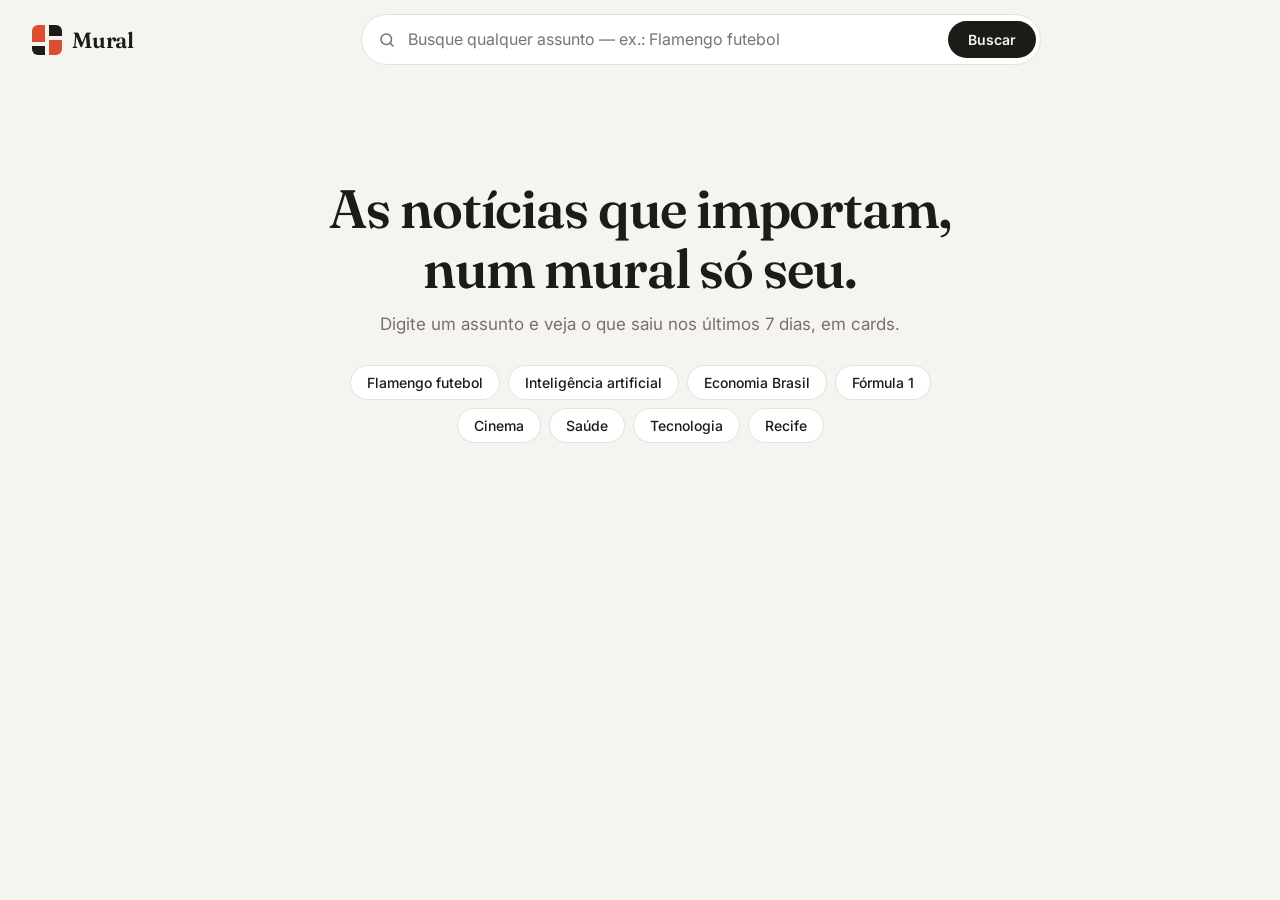
==== docs/index.html @ 517d2ce0 "Prepara o Mural para o GitHub Pages com busca num Cloudflare Worker O site vai para docs/ (servido p" ====
<!doctype html>
<html lang="pt-BR">
<head>
  <meta charset="utf-8">
  <meta name="viewport" content="width=device-width, initial-scale=1">
  <title>Mural de Notícias</title>
  <link rel="preconnect" href="https://fonts.googleapis.com">
  <link rel="preconnect" href="https://fonts.gstatic.com" crossorigin>
  <link href="https://fonts.googleapis.com/css2?family=Fraunces:opsz,wght@9..144,600&family=Inter:wght@400;500;600&display=swap" rel="stylesheet">
  <link rel="stylesheet" href="style.css">
</head>
<body>
  <header class="topo">
    <a class="marca" href="./" aria-label="Início">
      <span class="marca-icone" aria-hidden="true"></span>
      <span class="marca-nome">Mural</span>
    </a>
    <form class="busca" id="busca" role="search">
      <svg class="busca-lupa" viewBox="0 0 24 24" aria-hidden="true"><circle cx="11" cy="11" r="7"/><path d="m20 20-3.5-3.5"/></svg>
      <input id="campo" type="search" name="q" placeholder="Busque qualquer assunto — ex.: Flamengo futebol" autocomplete="off" aria-label="Buscar notícias">
      <button type="submit">Buscar</button>
    </form>
  </header>

  <main>
    <section class="boas-vindas" id="boas-vindas">
      <h1>As notícias que importam,<br>num mural só seu.</h1>
      <p>Digite um assunto e veja o que saiu nos últimos 7 dias, em cards.</p>
      <div class="sugestoes" id="sugestoes"></div>
    </section>

    <div class="barra" id="barra" hidden>
      <p id="resumo"></p>
      <div class="ordem" role="tablist" aria-label="Ordenar">
        <button role="tab" data-ordem="relevancia" aria-selected="true">Relevantes</button>
        <button role="tab" data-ordem="data" aria-selected="false">Recentes</button>
      </div>
    </div>

    <div id="topo-destaque"></div>
    <div class="mural" id="mural"></div>
    <button class="mais" id="mais" type="button" hidden>Ver mais notícias</button>
    <p class="vazio" id="vazio" hidden></p>
  </main>

  <script src="app.js"></script>
</body>
</html>
---- docs/style.css ----
:root {
  --fundo: #f6f4f0;
  --card: #ffffff;
  --texto: #1d1b18;
  --suave: #77716a;
  --linha: #e6e1d8;
  --destaque: #d94f30;
  --destaque-texto: #ffffff;
  --raio: 22px;
  color-scheme: light;
}
@media (prefers-color-scheme: dark) {
  :root:not([data-theme="light"]) {
    --fundo: #141311; --card: #1f1d1a; --texto: #f1ede6; --suave: #a29b90; --linha: #2f2c28;
    --destaque: #ef6a4b;
    color-scheme: dark;
  }
}
:root[data-theme="dark"] {
  --fundo: #141311; --card: #1f1d1a; --texto: #f1ede6; --suave: #a29b90; --linha: #2f2c28;
  --destaque: #ef6a4b;
  color-scheme: dark;
}

* { box-sizing: border-box; }
[hidden] { display: none !important; }
body {
  margin: 0;
  background: var(--fundo);
  color: var(--texto);
  font: 15px/1.45 Inter, system-ui, sans-serif;
  -webkit-font-smoothing: antialiased;
}

/* Topo */
.topo {
  position: sticky; top: 0; z-index: 10;
  display: flex; align-items: center; gap: 20px;
  padding: 14px 32px;
  background: color-mix(in srgb, var(--fundo) 88%, transparent);
  backdrop-filter: blur(12px);
}
.marca { display: flex; align-items: center; gap: 10px; color: inherit; text-decoration: none; flex-shrink: 0; }
.marca-icone {
  width: 30px; height: 30px;
  background:
    linear-gradient(var(--destaque), var(--destaque)) 0 0 / 13px 17px no-repeat,
    linear-gradient(var(--texto), var(--texto)) 17px 0 / 13px 11px no-repeat,
    linear-gradient(var(--texto), var(--texto)) 0 21px / 13px 9px no-repeat,
    linear-gradient(var(--destaque), var(--destaque)) 17px 15px / 13px 15px no-repeat;
  border-radius: 6px;
}
.marca-nome { font: 600 22px/1 Fraunces, Georgia, serif; letter-spacing: -.01em; }

.busca {
  flex: 1; min-width: 0; max-width: 680px; margin: 0 auto;
  display: flex; align-items: center;
  background: var(--card); border: 1px solid var(--linha);
  border-radius: 999px; padding: 4px 4px 4px 16px;
  transition: border-color .15s, box-shadow .15s;
}
.busca:focus-within { border-color: var(--destaque); box-shadow: 0 0 0 4px color-mix(in srgb, var(--destaque) 18%, transparent); }
.busca-lupa { width: 18px; height: 18px; fill: none; stroke: var(--suave); stroke-width: 2; stroke-linecap: round; flex-shrink: 0; }
.busca input {
  flex: 1; min-width: 0; border: 0; outline: 0; background: none; color: inherit;
  font: inherit; font-size: 16px; padding: 9px 12px;
}
.busca input::-webkit-search-cancel-button { display: none; }
.busca button {
  border: 0; border-radius: 999px; padding: 10px 20px; cursor: pointer;
  background: var(--texto); color: var(--fundo); font: 600 14px Inter, sans-serif;
}
.busca button:hover { background: var(--destaque); color: var(--destaque-texto); }

main { padding: 20px 32px 72px; max-width: 1440px; margin: 0 auto; }

/* Boas-vindas */
.boas-vindas { text-align: center; padding: 80px 0 32px; }
.boas-vindas h1 { font: 600 clamp(30px, 5vw, 54px)/1.1 Fraunces, Georgia, serif; letter-spacing: -.02em; margin: 0 0 14px; }
.boas-vindas p { color: var(--suave); font-size: 17px; margin: 0 0 28px; }
.sugestoes { display: flex; flex-wrap: wrap; justify-content: center; gap: 8px; max-width: 640px; margin: 0 auto; }
.sugestoes button {
  border: 1px solid var(--linha); background: var(--card); color: inherit;
  border-radius: 999px; padding: 8px 16px; font: 500 14px Inter, sans-serif; cursor: pointer;
  transition: transform .15s, border-color .15s;
}
.sugestoes button:hover { border-color: var(--destaque); transform: translateY(-1px); }

/* Barra de resultados */
.barra { display: flex; align-items: center; justify-content: space-between; gap: 16px; margin: 0 2px 20px; flex-wrap: wrap; }
.barra p { margin: 0; color: var(--suave); font-size: 14px; }
.barra strong { color: var(--texto); font-weight: 600; }
.ordem { display: flex; background: var(--card); border: 1px solid var(--linha); border-radius: 999px; padding: 3px; }
.ordem button {
  border: 0; background: none; color: var(--suave); cursor: pointer;
  border-radius: 999px; padding: 6px 14px; font: 500 13px Inter, sans-serif;
}
.ordem button[aria-selected="true"] { background: var(--texto); color: var(--fundo); }

/* Meta (fonte + tempo) */
.meta { display: flex; align-items: center; gap: 8px; color: var(--suave); font-size: 13px; min-width: 0; }
.meta img { width: 16px; height: 16px; border-radius: 4px; flex-shrink: 0; }
.meta-fonte { font-weight: 600; color: var(--texto); white-space: nowrap; overflow: hidden; text-overflow: ellipsis; }
.meta-tempo { white-space: nowrap; }
.meta-tempo::before { content: "·"; margin-right: 8px; }

/* Destaque: a notícia principal */
.destaque {
  display: grid; grid-template-columns: 1.35fr 1fr; align-items: stretch;
  background: var(--card); border-radius: 28px; overflow: hidden;
  color: inherit; text-decoration: none; margin-bottom: 36px;
  box-shadow: 0 1px 2px rgba(30, 25, 20, .05), 0 10px 30px rgba(30, 25, 20, .07);
  transition: box-shadow .25s;
  animation: surgir .45s ease backwards;
}
.destaque:hover { box-shadow: 0 2px 4px rgba(30, 25, 20, .08), 0 20px 44px rgba(30, 25, 20, .14); }
.destaque-img { overflow: hidden; min-height: 340px; background: var(--linha); }
.destaque-img img { width: 100%; height: 100%; object-fit: cover; display: block; transition: transform .6s ease; }
.destaque:hover .destaque-img img { transform: scale(1.03); }
.destaque-texto { display: flex; flex-direction: column; justify-content: center; gap: 16px; padding: 40px 44px; min-width: 0; }
.selo {
  align-self: flex-start; font: 600 12px Inter, sans-serif; letter-spacing: .04em; text-transform: uppercase;
  color: var(--destaque); background: color-mix(in srgb, var(--destaque) 12%, transparent);
  padding: 6px 12px; border-radius: 999px;
}
.destaque h2 { font: 600 clamp(24px, 2.6vw, 36px)/1.15 Fraunces, Georgia, serif; letter-spacing: -.015em; margin: 0; }
.destaque p { margin: 0; color: var(--suave); font-size: 16px; display: -webkit-box; -webkit-line-clamp: 3; -webkit-box-orient: vertical; overflow: hidden; }
.destaque.sem-img { grid-template-columns: 1fr; }
.destaque.sem-img .destaque-img { display: none; }

/* Mural (masonry em colunas montadas pelo JS) */
.mural { display: flex; gap: 18px; align-items: flex-start; }
.coluna { flex: 1; min-width: 0; display: flex; flex-direction: column; gap: 18px; }

.card {
  display: block; position: relative; overflow: hidden;
  border-radius: var(--raio); color: inherit; text-decoration: none;
  animation: surgir .4s ease backwards;
}
.card:focus-visible, .destaque:focus-visible { outline: 3px solid var(--destaque); outline-offset: 4px; }

/* Card com foto: formato variado, título por cima da imagem */
.card.foto { background: var(--linha); }
.card.foto img { position: absolute; inset: 0; width: 100%; height: 100%; object-fit: cover; object-position: 50% 25%; transition: transform .6s ease; }
.card.foto:hover img { transform: scale(1.05); }
.card.foto .card-sobre {
  position: absolute; inset: auto 0 0 0; padding: 56px 16px 16px;
  background: linear-gradient(transparent, rgba(10, 8, 6, .55) 35%, rgba(10, 8, 6, .85));
  color: #fff;
}
.card.foto h3 {
  font-weight: 600; font-size: 16px; line-height: 1.3; margin: 0 0 8px;
  display: -webkit-box; -webkit-line-clamp: 4; -webkit-box-orient: vertical; overflow: hidden;
  text-shadow: 0 1px 2px rgba(0, 0, 0, .3);
}
.card.foto .meta, .card.foto .meta-fonte { color: rgba(255, 255, 255, .85); }
.card.foto .meta img { position: static; width: 16px; height: 16px; transform: none; }

/* Card sem foto: tipográfico, com fundo pastel */
.card.texto { background: var(--tom); padding: 26px 22px 22px; transition: transform .2s ease; }
.card.texto:hover { transform: translateY(-3px); }
.card.texto h3 { font: 600 23px/1.2 Fraunces, Georgia, serif; letter-spacing: -.01em; color: #1d1b18; margin: 0 0 22px; }
.card.texto .meta, .card.texto .meta-fonte { color: #4a453e; }
@media (prefers-color-scheme: dark) {
  :root:not([data-theme="light"]) .card.texto { background: color-mix(in srgb, var(--tom) 14%, var(--card)); }
  :root:not([data-theme="light"]) .card.texto h3 { color: var(--texto); }
  :root:not([data-theme="light"]) .card.texto .meta,
  :root:not([data-theme="light"]) .card.texto .meta-fonte { color: var(--suave); }
}

@keyframes surgir { from { opacity: 0; transform: translateY(10px); } }
@media (prefers-reduced-motion: reduce) { * { animation: none !important; transition: none !important; } }

.mais {
  display: block; margin: 48px auto 0; cursor: pointer;
  border: 1px solid var(--linha); background: var(--card); color: inherit;
  border-radius: 999px; padding: 12px 26px; font: 600 14px Inter, sans-serif;
}
.mais:hover { border-color: var(--destaque); }

/* Carregando */
.esqueleto { border-radius: var(--raio); background: var(--linha); animation: pulsar 1.2s ease-in-out infinite alternate; }
#topo-destaque .esqueleto { margin-bottom: 36px; border-radius: 28px; }
@keyframes pulsar { to { opacity: .45; } }

.vazio { text-align: center; color: var(--suave); padding: 60px 0; font-size: 16px; }

@media (max-width: 860px) {
  .destaque { grid-template-columns: 1fr; }
  .destaque-img { min-height: 0; aspect-ratio: 16 / 10; }
  .destaque-texto { padding: 24px 24px 28px; gap: 12px; }
}
@media (max-width: 640px) {
  .topo { padding: 10px 16px; gap: 12px; }
  .marca-nome { display: none; }
  .busca button { padding: 10px 14px; }
  main { padding: 12px 16px 56px; }
  .destaque { border-radius: var(--raio); margin-bottom: 28px; }
  .destaque p { font-size: 15px; }
  .mural, .coluna { gap: 10px; }
  .card { border-radius: 16px; }
  .card.foto .card-sobre { padding: 40px 12px 12px; }
  .card.foto h3 { font-size: 14px; -webkit-line-clamp: 3; }
  .card.foto .meta { font-size: 12px; }
  .card.foto .meta-tempo, .card.texto .meta-tempo { display: none; }
  .card.texto { padding: 18px 14px 16px; }
  .card.texto h3 { font-size: 18px; margin-bottom: 14px; }
  .boas-vindas { padding: 40px 0 24px; }
}
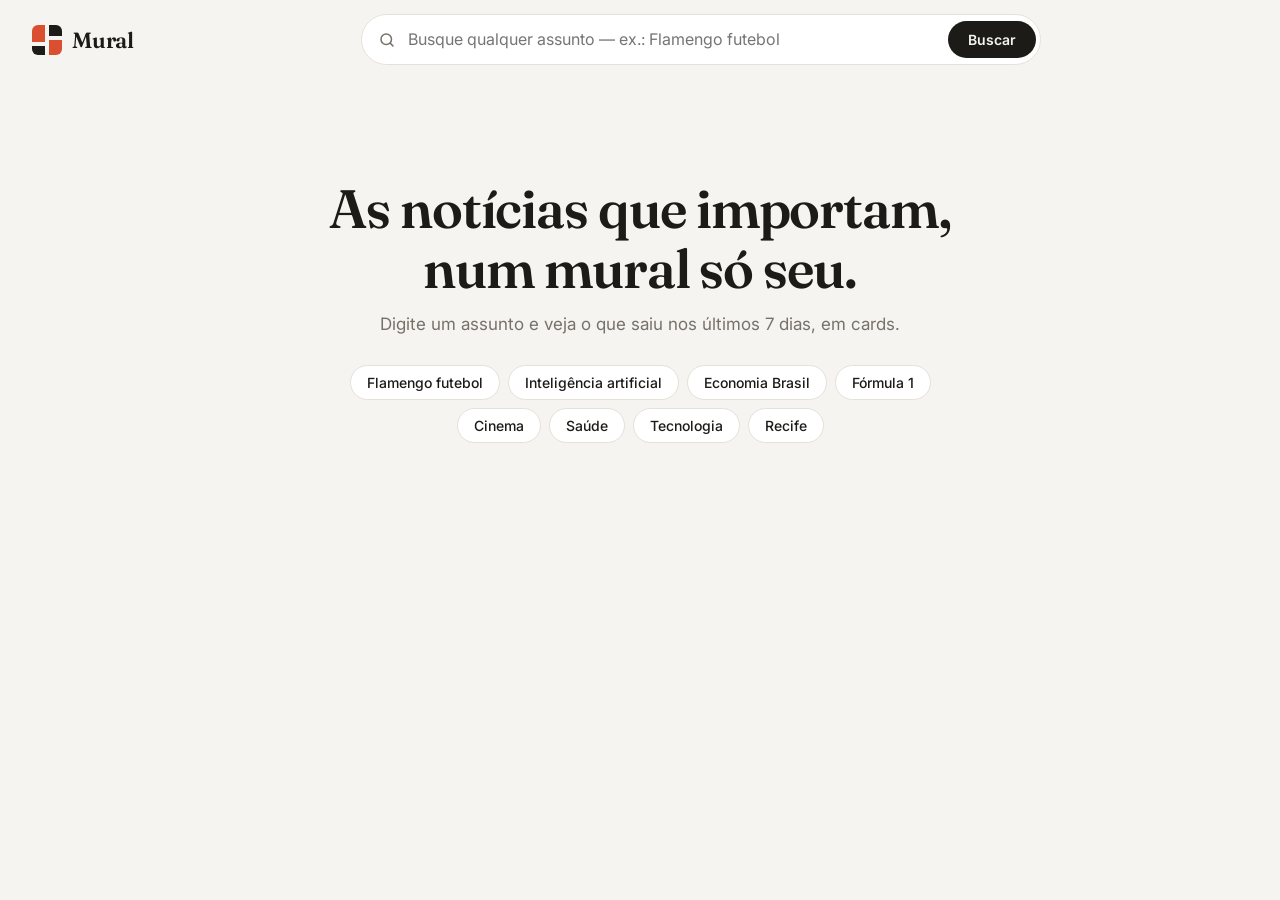
==== commit 2fbf7552: "Adiciona temas salvos, rolagem infinita e botao de compartilhar - Temas salvos e buscas recentes fic" ====
--- a/docs/index.html
+++ b/docs/index.html
@@ -23,6 +23,8 @@
   </header>
 
   <main>
+    <nav class="temas" id="temas" aria-label="Seus temas e buscas recentes" hidden></nav>
+
     <section class="boas-vindas" id="boas-vindas">
       <h1>As notícias que importam,<br>num mural só seu.</h1>
       <p>Digite um assunto e veja o que saiu nos últimos 7 dias, em cards.</p>
@@ -31,17 +33,26 @@
 
     <div class="barra" id="barra" hidden>
       <p id="resumo"></p>
-      <div class="ordem" role="tablist" aria-label="Ordenar">
-        <button role="tab" data-ordem="relevancia" aria-selected="true">Relevantes</button>
-        <button role="tab" data-ordem="data" aria-selected="false">Recentes</button>
+      <div class="barra-acoes">
+        <button class="salvar" id="salvar" type="button" aria-pressed="false">
+          <svg viewBox="0 0 24 24" aria-hidden="true"><path d="m12 3 2.8 5.7 6.2.9-4.5 4.4 1.1 6.2L12 17.3 6.4 20.2l1.1-6.2L3 9.6l6.2-.9z"/></svg>
+          <span id="salvar-texto">Salvar tema</span>
+        </button>
+        <div class="ordem" role="tablist" aria-label="Ordenar">
+          <button role="tab" data-ordem="relevancia" aria-selected="true">Relevantes</button>
+          <button role="tab" data-ordem="data" aria-selected="false">Recentes</button>
+        </div>
       </div>
     </div>
 
     <div id="topo-destaque"></div>
     <div class="mural" id="mural"></div>
-    <button class="mais" id="mais" type="button" hidden>Ver mais notícias</button>
+    <div id="sentinela" aria-hidden="true"></div>
+    <p class="fim" id="fim" hidden>Você viu todas as notícias dos últimos 7 dias.</p>
     <p class="vazio" id="vazio" hidden></p>
   </main>
+
+  <div class="aviso" id="aviso" role="status" aria-live="polite"></div>
 
   <script src="app.js"></script>
 </body>
--- a/docs/style.css
+++ b/docs/style.css
@@ -108,11 +108,12 @@
 .destaque {
   display: grid; grid-template-columns: 1.35fr 1fr; align-items: stretch;
   background: var(--card); border-radius: 28px; overflow: hidden;
-  color: inherit; text-decoration: none; margin-bottom: 36px;
+  color: inherit; text-decoration: none;
   box-shadow: 0 1px 2px rgba(30, 25, 20, .05), 0 10px 30px rgba(30, 25, 20, .07);
   transition: box-shadow .25s;
-  animation: surgir .45s ease backwards;
-}
+}
+.caixa-destaque { margin-bottom: 36px; }
+.caixa-destaque .compartilhar { top: 16px; left: 16px; right: auto; }
 .destaque:hover { box-shadow: 0 2px 4px rgba(30, 25, 20, .08), 0 20px 44px rgba(30, 25, 20, .14); }
 .destaque-img { overflow: hidden; min-height: 340px; background: var(--linha); }
 .destaque-img img { width: 100%; height: 100%; object-fit: cover; display: block; transition: transform .6s ease; }
@@ -125,17 +126,35 @@
 }
 .destaque h2 { font: 600 clamp(24px, 2.6vw, 36px)/1.15 Fraunces, Georgia, serif; letter-spacing: -.015em; margin: 0; }
 .destaque p { margin: 0; color: var(--suave); font-size: 16px; display: -webkit-box; -webkit-line-clamp: 3; -webkit-box-orient: vertical; overflow: hidden; }
-.destaque.sem-img { grid-template-columns: 1fr; }
-.destaque.sem-img .destaque-img { display: none; }
+.sem-img .destaque { grid-template-columns: 1fr; }
+.sem-img .destaque-img { display: none; }
+.sem-img .compartilhar { left: auto; right: 16px; }
 
 /* Mural (masonry em colunas montadas pelo JS) */
 .mural { display: flex; gap: 18px; align-items: flex-start; }
 .coluna { flex: 1; min-width: 0; display: flex; flex-direction: column; gap: 18px; }
 
+.caixa { position: relative; animation: surgir .4s ease backwards; }
 .card {
   display: block; position: relative; overflow: hidden;
   border-radius: var(--raio); color: inherit; text-decoration: none;
-  animation: surgir .4s ease backwards;
+}
+
+/* Botão de compartilhar: aparece ao passar o mouse; no celular fica sempre visível */
+.compartilhar {
+  position: absolute; top: 10px; right: 10px; z-index: 2;
+  width: 36px; height: 36px; display: grid; place-items: center;
+  border: 0; border-radius: 999px; cursor: pointer;
+  background: rgba(255, 255, 255, .92); color: #1d1b18;
+  box-shadow: 0 2px 8px rgba(0, 0, 0, .15);
+  opacity: 0; transform: translateY(-4px); transition: opacity .2s, transform .2s, background .15s;
+}
+.compartilhar svg { width: 18px; height: 18px; fill: none; stroke: currentColor; stroke-width: 2; stroke-linecap: round; stroke-linejoin: round; }
+.compartilhar:hover { background: #fff; color: var(--destaque); }
+.caixa:hover .compartilhar, .compartilhar:focus-visible { opacity: 1; transform: none; }
+@media (hover: none) {
+  .compartilhar { opacity: 1; transform: none; width: 32px; height: 32px; top: 8px; right: 8px; }
+  .compartilhar svg { width: 16px; height: 16px; }
 }
 .card:focus-visible, .destaque:focus-visible { outline: 3px solid var(--destaque); outline-offset: 4px; }
 
@@ -171,12 +190,51 @@
 @keyframes surgir { from { opacity: 0; transform: translateY(10px); } }
 @media (prefers-reduced-motion: reduce) { * { animation: none !important; transition: none !important; } }
 
-.mais {
-  display: block; margin: 48px auto 0; cursor: pointer;
+/* Rolagem infinita: marcador observado logo abaixo do mural */
+#sentinela { height: 1px; }
+.fim { text-align: center; color: var(--suave); font-size: 14px; margin: 40px 0 0; }
+
+/* Temas salvos e buscas recentes */
+.temas {
+  display: flex; align-items: center; gap: 8px; margin: 0 -32px 18px; padding: 2px 32px 6px;
+  overflow-x: auto; scrollbar-width: none;
+}
+.temas::-webkit-scrollbar { display: none; }
+.temas-rotulo { font-size: 12px; font-weight: 600; text-transform: uppercase; letter-spacing: .05em; color: var(--suave); white-space: nowrap; }
+.temas-rotulo:not(:first-child) { margin-left: 10px; }
+.chip {
+  flex-shrink: 0; white-space: nowrap; cursor: pointer;
   border: 1px solid var(--linha); background: var(--card); color: inherit;
-  border-radius: 999px; padding: 12px 26px; font: 600 14px Inter, sans-serif;
-}
-.mais:hover { border-color: var(--destaque); }
+  border-radius: 999px; padding: 7px 14px; font: 500 13.5px Inter, sans-serif;
+  transition: border-color .15s, background .15s;
+}
+.chip:hover { border-color: var(--destaque); }
+.chip.salvo { background: color-mix(in srgb, var(--destaque) 10%, var(--card)); border-color: color-mix(in srgb, var(--destaque) 30%, var(--linha)); }
+.chip[aria-current="true"] { background: var(--texto); color: var(--fundo); border-color: var(--texto); }
+.temas-limpar {
+  flex-shrink: 0; border: 0; background: none; color: var(--suave); cursor: pointer;
+  font: 500 13px Inter, sans-serif; padding: 6px 4px; text-decoration: underline; text-underline-offset: 3px;
+}
+
+.barra-acoes { display: flex; align-items: center; gap: 10px; }
+.salvar {
+  display: flex; align-items: center; gap: 6px; cursor: pointer;
+  border: 1px solid var(--linha); background: var(--card); color: inherit;
+  border-radius: 999px; padding: 7px 14px 7px 11px; font: 500 13px Inter, sans-serif;
+}
+.salvar svg { width: 16px; height: 16px; fill: none; stroke: currentColor; stroke-width: 2; stroke-linejoin: round; }
+.salvar:hover { border-color: var(--destaque); }
+.salvar[aria-pressed="true"] { color: var(--destaque); border-color: color-mix(in srgb, var(--destaque) 40%, var(--linha)); }
+.salvar[aria-pressed="true"] svg { fill: currentColor; }
+
+/* Aviso rápido ("Link copiado", "Tema salvo") */
+.aviso {
+  position: fixed; left: 50%; bottom: 28px; z-index: 20;
+  transform: translate(-50%, 16px); opacity: 0; pointer-events: none;
+  background: var(--texto); color: var(--fundo); font-weight: 500; font-size: 14px;
+  padding: 10px 18px; border-radius: 999px; transition: opacity .2s, transform .2s;
+}
+.aviso.visivel { opacity: 1; transform: translate(-50%, 0); }
 
 /* Carregando */
 .esqueleto { border-radius: var(--raio); background: var(--linha); animation: pulsar 1.2s ease-in-out infinite alternate; }
@@ -195,7 +253,11 @@
   .marca-nome { display: none; }
   .busca button { padding: 10px 14px; }
   main { padding: 12px 16px 56px; }
-  .destaque { border-radius: var(--raio); margin-bottom: 28px; }
+  .destaque { border-radius: var(--raio); }
+  .caixa-destaque { margin-bottom: 28px; }
+  .temas { margin: 0 -16px 14px; padding: 2px 16px 6px; }
+  .barra { margin-bottom: 14px; }
+  .salvar { padding: 7px 10px; }
   .destaque p { font-size: 15px; }
   .mural, .coluna { gap: 10px; }
   .card { border-radius: 16px; }
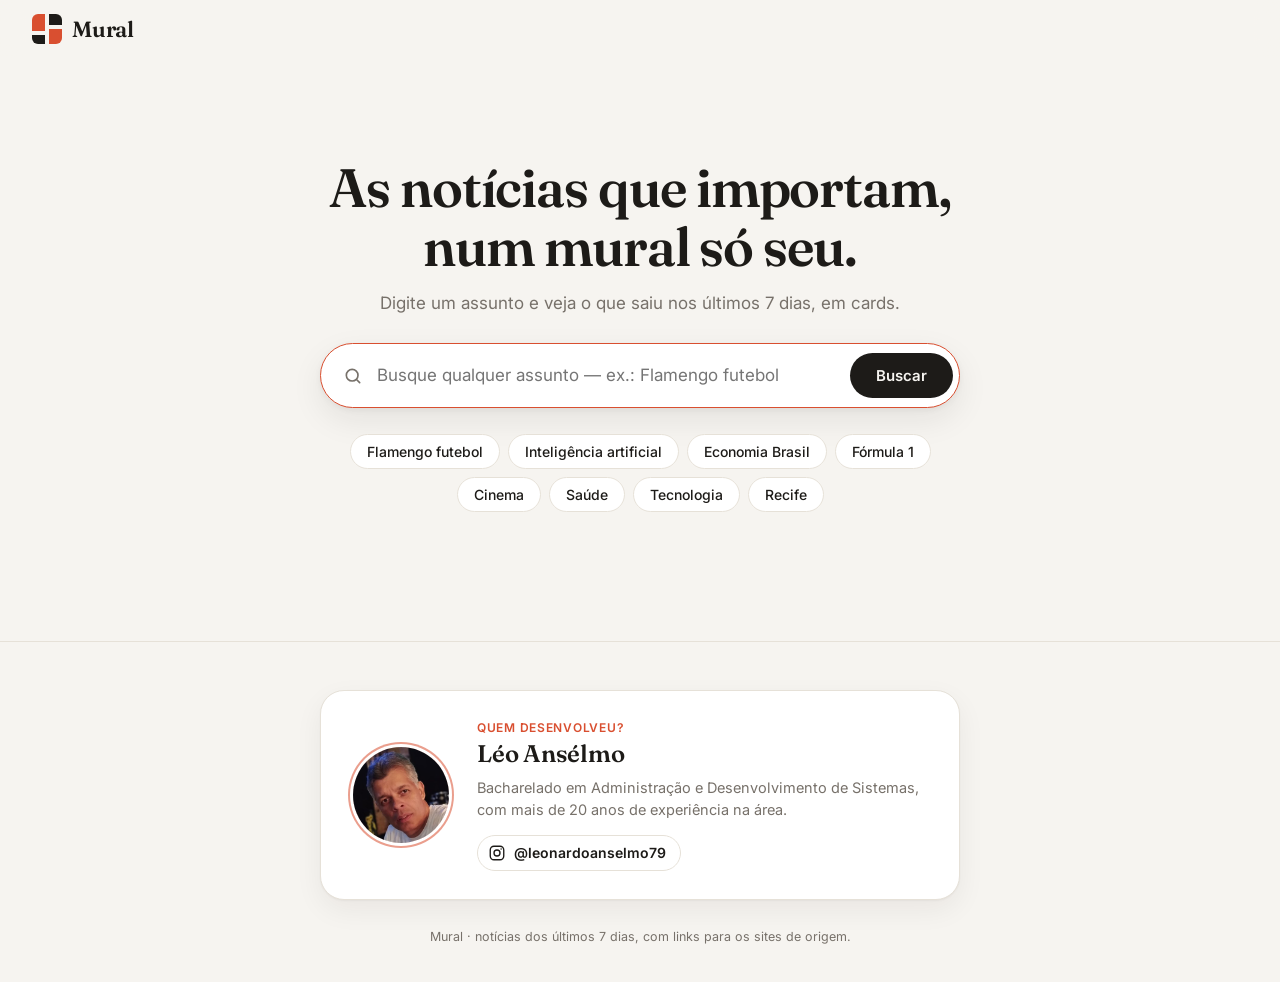
==== commit f590154e: "Adiciona rodape "Quem desenvolveu?" com foto e Instagram Co-Authored-By: Claude Opus 5.5 <noreply@an" ====
--- a/docs/index.html
+++ b/docs/index.html
@@ -52,6 +52,22 @@
     <p class="vazio" id="vazio" hidden></p>
   </main>
 
+  <footer class="rodape">
+    <div class="autor">
+      <img class="autor-foto" src="img/leo.jpg" alt="Foto de Léo Ansélmo" width="96" height="96" loading="lazy">
+      <div class="autor-texto">
+        <span class="autor-rotulo">Quem desenvolveu?</span>
+        <strong class="autor-nome">Léo Ansélmo</strong>
+        <p>Bacharelado em Administração e Desenvolvimento de Sistemas, com mais de 20 anos de experiência na área.</p>
+        <a class="autor-insta" href="https://www.instagram.com/leonardoanselmo79/" target="_blank" rel="noopener noreferrer">
+          <svg viewBox="0 0 24 24" aria-hidden="true"><rect x="3" y="3" width="18" height="18" rx="5"/><circle cx="12" cy="12" r="4"/><circle cx="17.5" cy="6.5" r="1" class="ponto"/></svg>
+          @leonardoanselmo79
+        </a>
+      </div>
+    </div>
+    <p class="rodape-base">Mural · notícias dos últimos 7 dias, com links para os sites de origem.</p>
+  </footer>
+
   <div class="aviso" id="aviso" role="status" aria-live="polite"></div>
 
   <script src="app.js"></script>
--- a/docs/style.css
+++ b/docs/style.css
@@ -78,6 +78,16 @@
 .boas-vindas { text-align: center; padding: 80px 0 32px; }
 .boas-vindas h1 { font: 600 clamp(30px, 5vw, 54px)/1.1 Fraunces, Georgia, serif; letter-spacing: -.02em; margin: 0 0 14px; }
 .boas-vindas p { color: var(--suave); font-size: 17px; margin: 0 0 28px; }
+
+/* Página inicial: o campo de busca fica grande, logo abaixo do título */
+.boas-vindas .busca {
+  max-width: 640px; margin: 0 auto 26px; padding: 6px 6px 6px 22px;
+  box-shadow: 0 2px 6px rgba(30, 25, 20, .05), 0 12px 32px rgba(30, 25, 20, .08);
+}
+.boas-vindas .busca-lupa { width: 20px; height: 20px; }
+.boas-vindas .busca input { font-size: 17px; padding: 13px 14px; text-align: left; }
+.boas-vindas .busca button { padding: 13px 26px; font-size: 15px; }
+.inicio .topo { justify-content: flex-start; }
 .sugestoes { display: flex; flex-wrap: wrap; justify-content: center; gap: 8px; max-width: 640px; margin: 0 auto; }
 .sugestoes button {
   border: 1px solid var(--linha); background: var(--card); color: inherit;
@@ -226,6 +236,34 @@
 .salvar:hover { border-color: var(--destaque); }
 .salvar[aria-pressed="true"] { color: var(--destaque); border-color: color-mix(in srgb, var(--destaque) 40%, var(--linha)); }
 .salvar[aria-pressed="true"] svg { fill: currentColor; }
+
+/* Rodapé: quem desenvolveu */
+.rodape { border-top: 1px solid var(--linha); margin-top: 24px; padding: 48px 32px 36px; }
+.autor {
+  max-width: 640px; margin: 0 auto;
+  display: flex; align-items: center; gap: 28px;
+  background: var(--card); border: 1px solid var(--linha); border-radius: 24px;
+  padding: 28px 32px;
+  box-shadow: 0 1px 2px rgba(30, 25, 20, .04), 0 10px 28px rgba(30, 25, 20, .06);
+}
+.autor-foto {
+  width: 96px; height: 96px; border-radius: 50%; object-fit: cover; flex-shrink: 0;
+  box-shadow: 0 0 0 3px var(--card), 0 0 0 5px color-mix(in srgb, var(--destaque) 55%, transparent);
+}
+.autor-texto { display: flex; flex-direction: column; align-items: flex-start; gap: 4px; min-width: 0; }
+.autor-rotulo { font-size: 12px; font-weight: 600; letter-spacing: .06em; text-transform: uppercase; color: var(--destaque); }
+.autor-nome { font: 600 24px/1.2 Fraunces, Georgia, serif; letter-spacing: -.01em; }
+.autor-texto p { margin: 4px 0 10px; color: var(--suave); font-size: 14.5px; line-height: 1.5; }
+.autor-insta {
+  display: inline-flex; align-items: center; gap: 8px;
+  color: inherit; text-decoration: none; font-weight: 600; font-size: 14px;
+  border: 1px solid var(--linha); border-radius: 999px; padding: 7px 14px 7px 10px;
+  transition: border-color .15s, color .15s;
+}
+.autor-insta svg { width: 18px; height: 18px; fill: none; stroke: currentColor; stroke-width: 1.8; }
+.autor-insta svg .ponto { fill: currentColor; stroke: none; }
+.autor-insta:hover { border-color: var(--destaque); color: var(--destaque); }
+.rodape-base { text-align: center; color: var(--suave); font-size: 12.5px; margin: 28px 0 0; }
 
 /* Aviso rápido ("Link copiado", "Tema salvo") */
 .aviso {
@@ -268,4 +306,12 @@
   .card.texto { padding: 18px 14px 16px; }
   .card.texto h3 { font-size: 18px; margin-bottom: 14px; }
   .boas-vindas { padding: 40px 0 24px; }
-}
+  .inicio .marca-nome { display: inline; }
+  .rodape { padding: 36px 16px 28px; }
+  .autor { flex-direction: column; text-align: center; gap: 16px; padding: 28px 22px; }
+  .autor-texto { align-items: center; }
+  .autor-foto { width: 88px; height: 88px; }
+  .boas-vindas .busca { padding: 4px 4px 4px 16px; }
+  .boas-vindas .busca input { font-size: 16px; padding: 11px 10px; }
+  .boas-vindas .busca button { padding: 11px 16px; }
+}
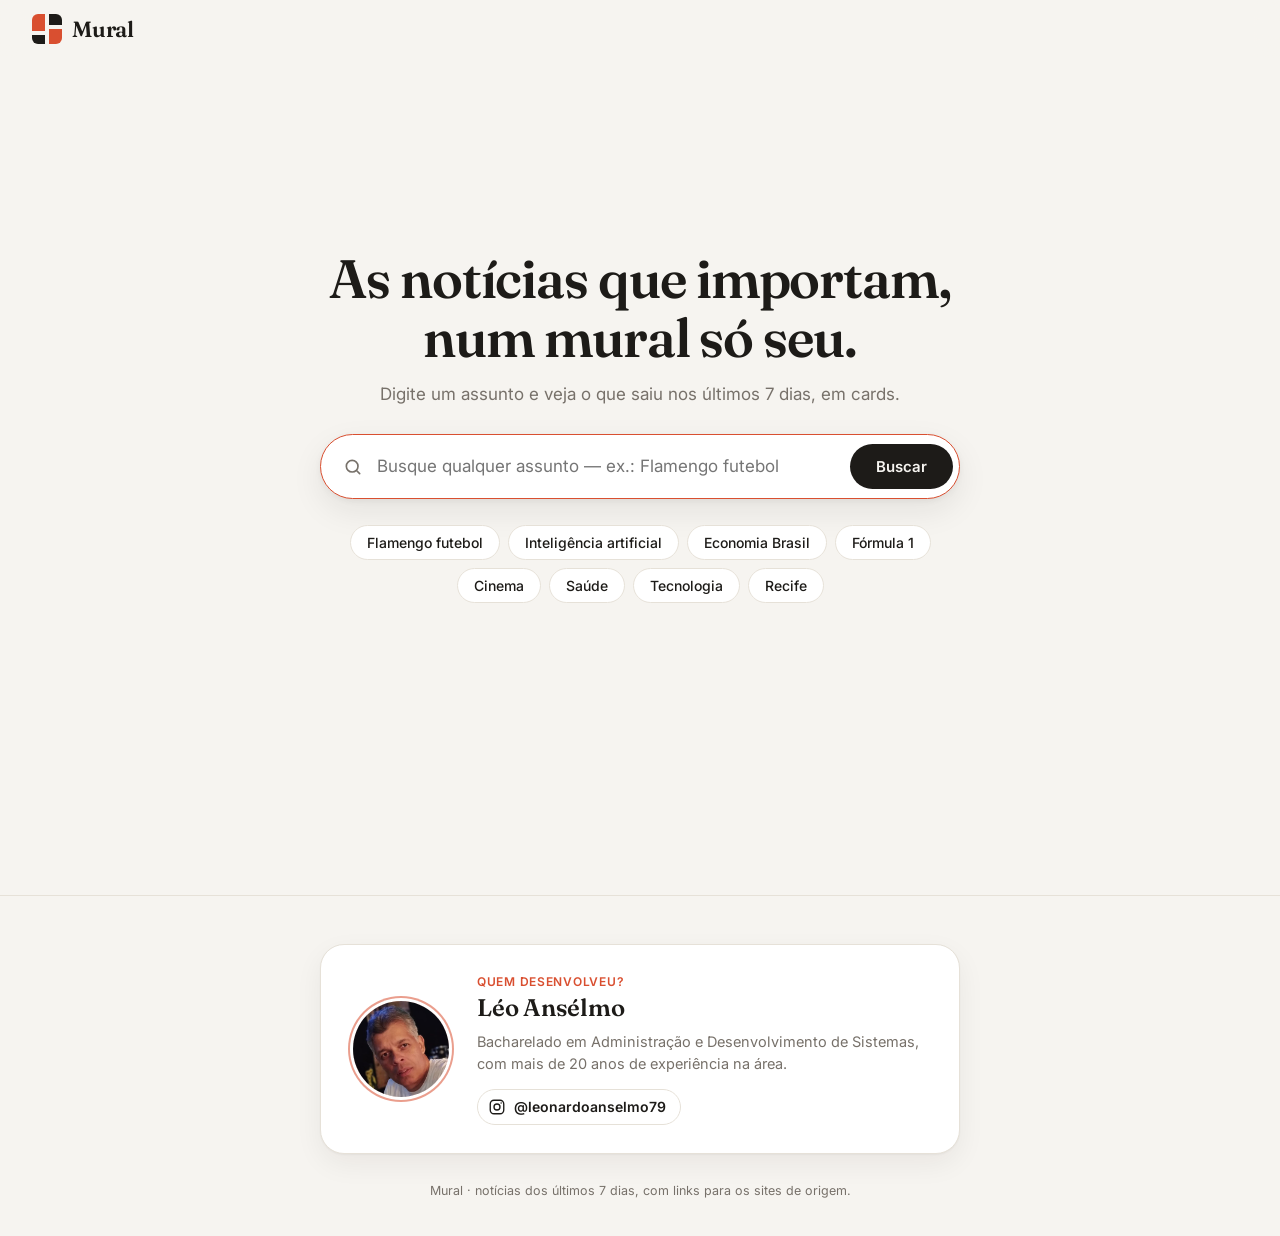
==== commit f5eb19ab: "Centraliza titulo e busca no meio da tela na pagina inicial Tambem poe versao nos links do CSS e do " ====
--- a/docs/index.html
+++ b/docs/index.html
@@ -7,7 +7,7 @@
   <link rel="preconnect" href="https://fonts.googleapis.com">
   <link rel="preconnect" href="https://fonts.gstatic.com" crossorigin>
   <link href="https://fonts.googleapis.com/css2?family=Fraunces:opsz,wght@9..144,600&family=Inter:wght@400;500;600&display=swap" rel="stylesheet">
-  <link rel="stylesheet" href="style.css">
+  <link rel="stylesheet" href="style.css?v=20261023">
 </head>
 <body>
   <header class="topo">
@@ -70,6 +70,6 @@
 
   <div class="aviso" id="aviso" role="status" aria-live="polite"></div>
 
-  <script src="app.js"></script>
+  <script src="app.js?v=20261023"></script>
 </body>
 </html>
--- a/docs/style.css
+++ b/docs/style.css
@@ -81,13 +81,19 @@
 
 /* Página inicial: o campo de busca fica grande, logo abaixo do título */
 .boas-vindas .busca {
-  max-width: 640px; margin: 0 auto 26px; padding: 6px 6px 6px 22px;
+  flex: none; width: 100%; max-width: 640px; margin: 0 auto 26px; padding: 6px 6px 6px 22px;
   box-shadow: 0 2px 6px rgba(30, 25, 20, .05), 0 12px 32px rgba(30, 25, 20, .08);
 }
 .boas-vindas .busca-lupa { width: 20px; height: 20px; }
 .boas-vindas .busca input { font-size: 17px; padding: 13px 14px; text-align: left; }
 .boas-vindas .busca button { padding: 13px 26px; font-size: 15px; }
 .inicio .topo { justify-content: flex-start; }
+/* Na página inicial, título + busca ficam no meio da tela; o rodapé vem depois, ao rolar */
+.inicio .boas-vindas {
+  min-height: calc(100svh - 180px);
+  display: flex; flex-direction: column; justify-content: center;
+  padding: 24px 0 48px;
+}
 .sugestoes { display: flex; flex-wrap: wrap; justify-content: center; gap: 8px; max-width: 640px; margin: 0 auto; }
 .sugestoes button {
   border: 1px solid var(--linha); background: var(--card); color: inherit;
